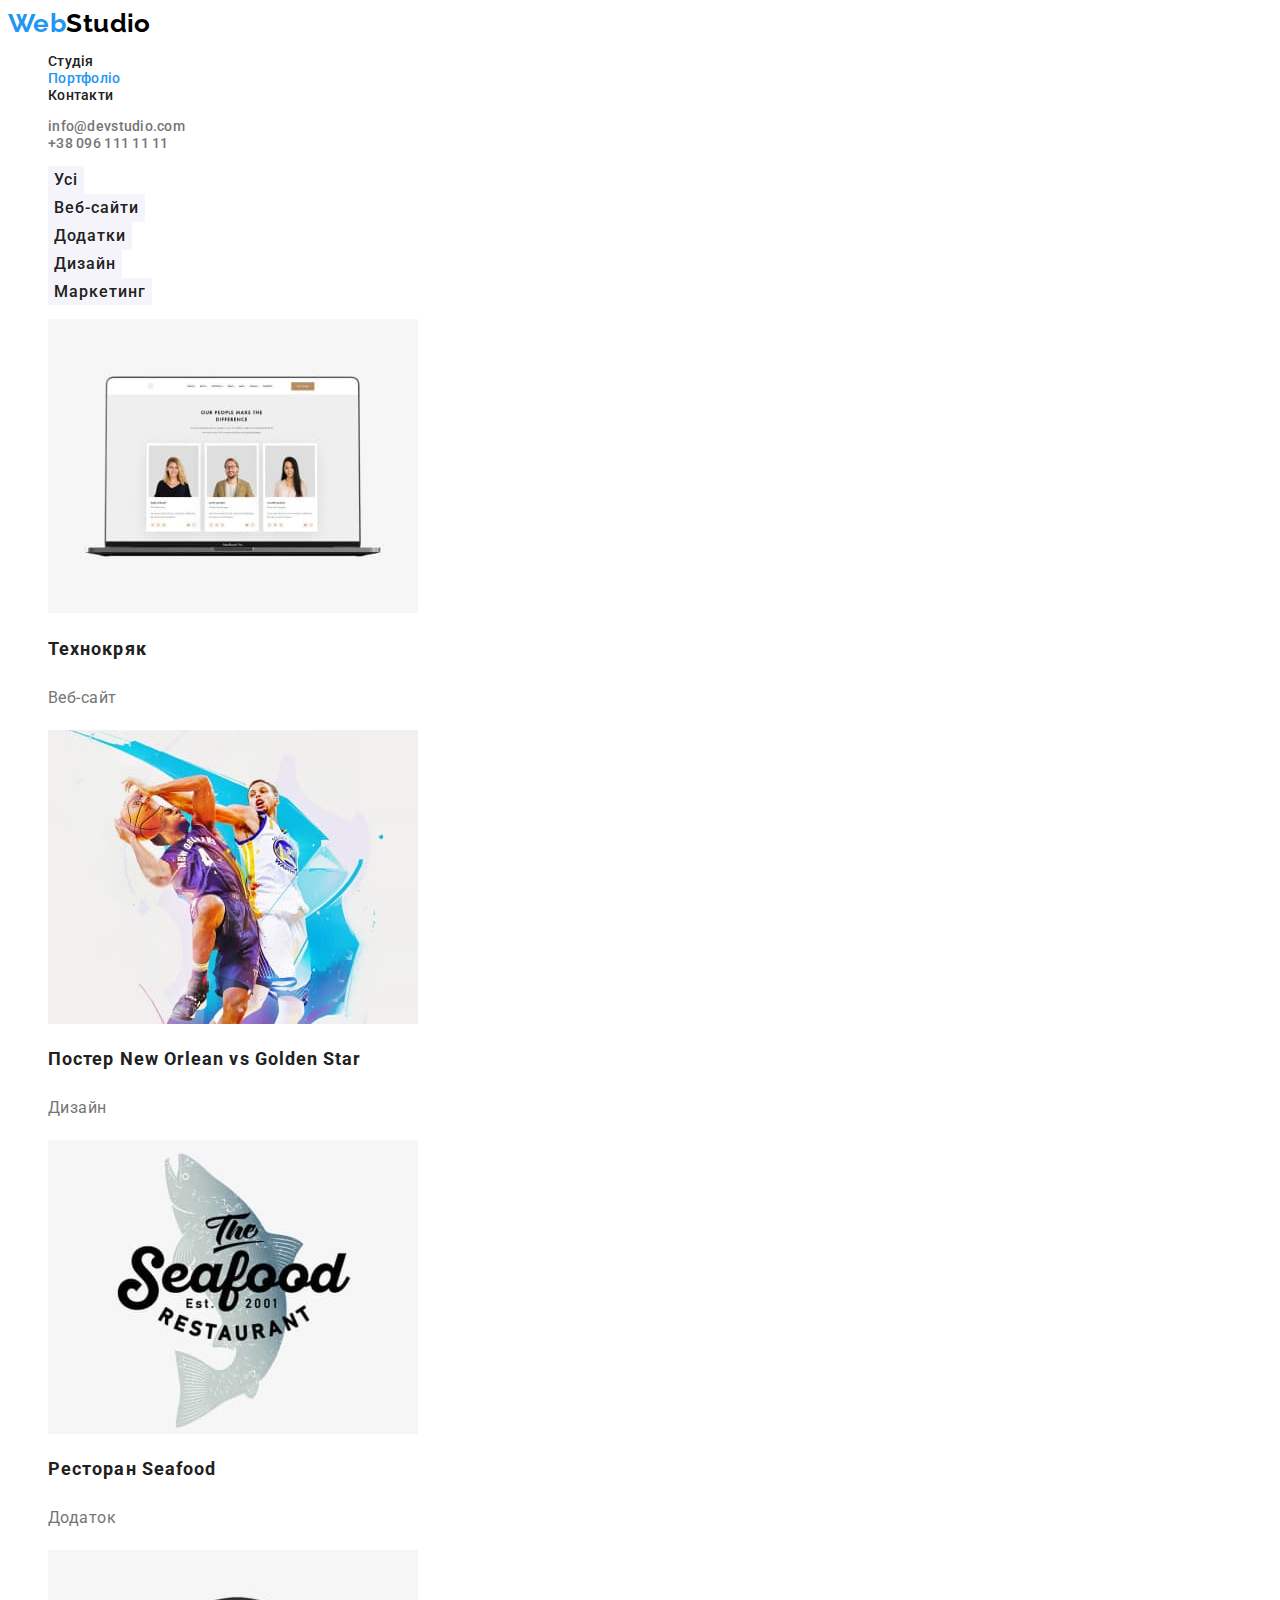
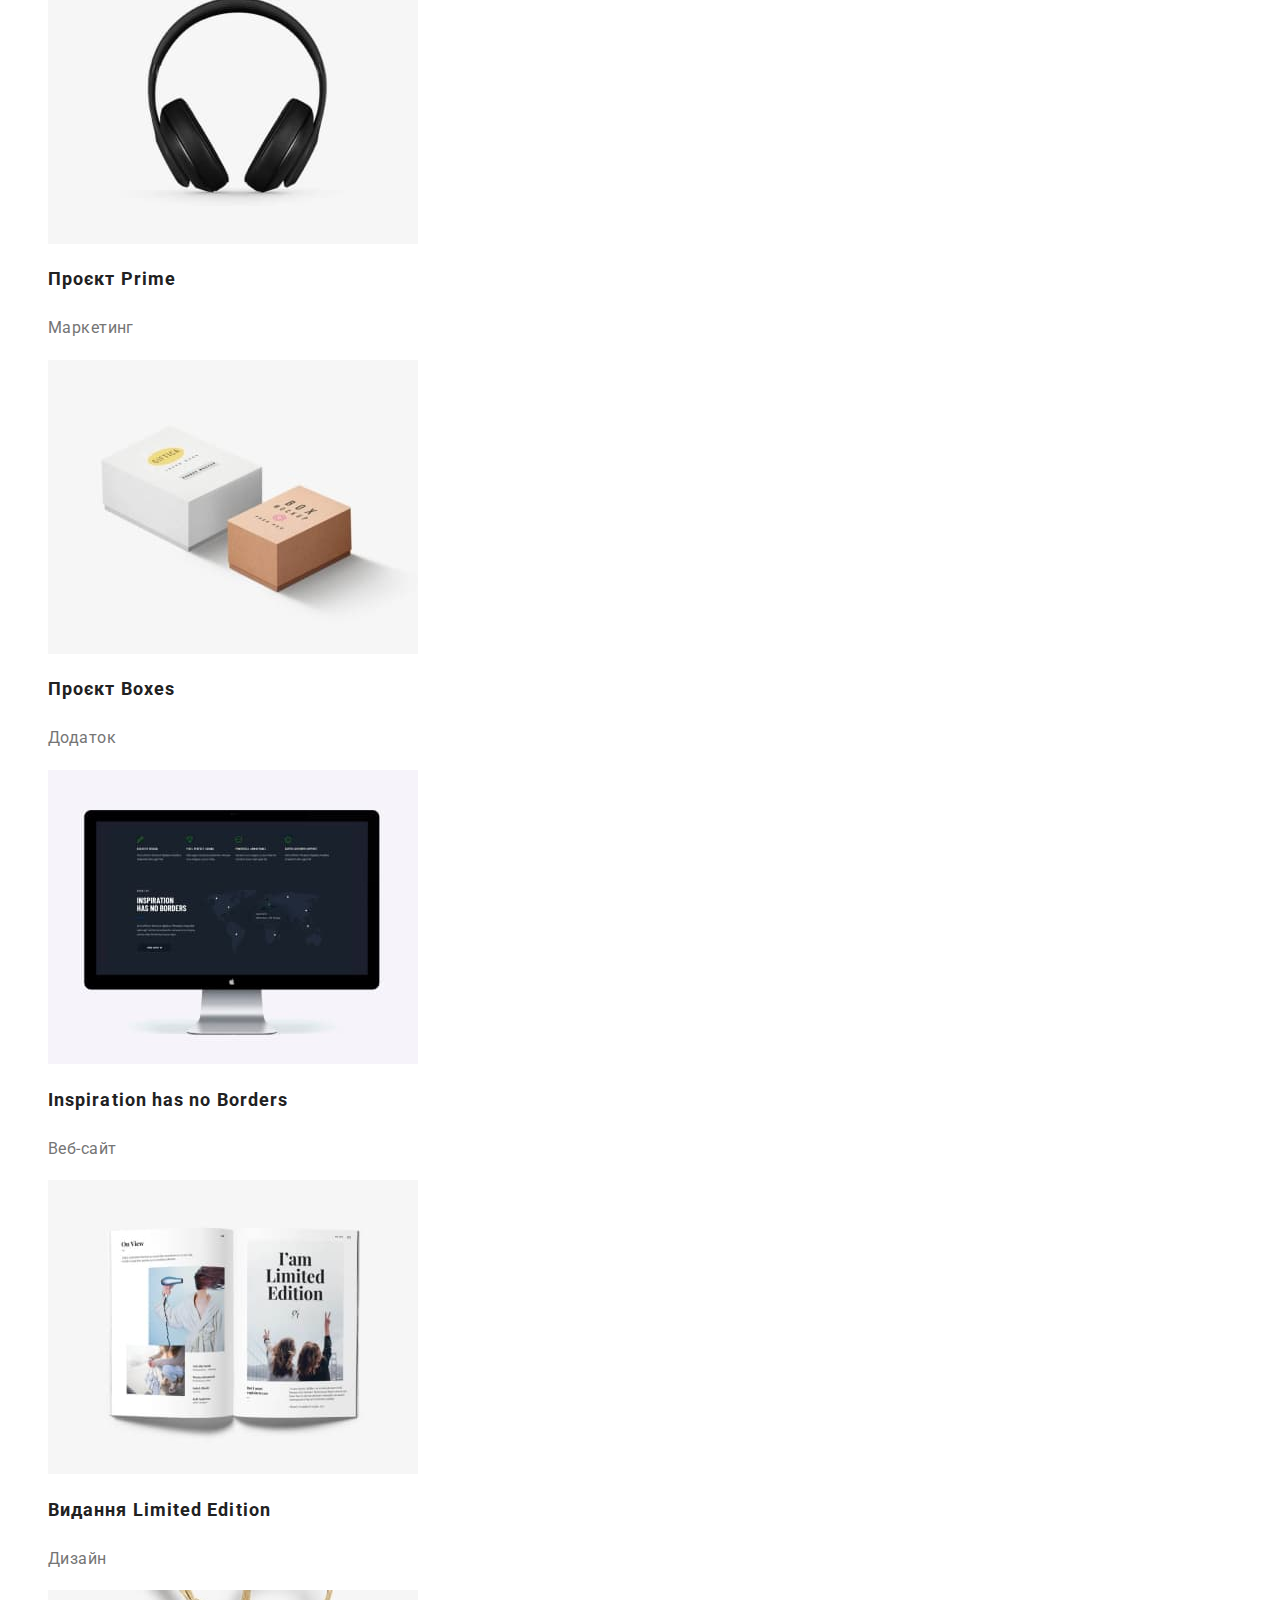
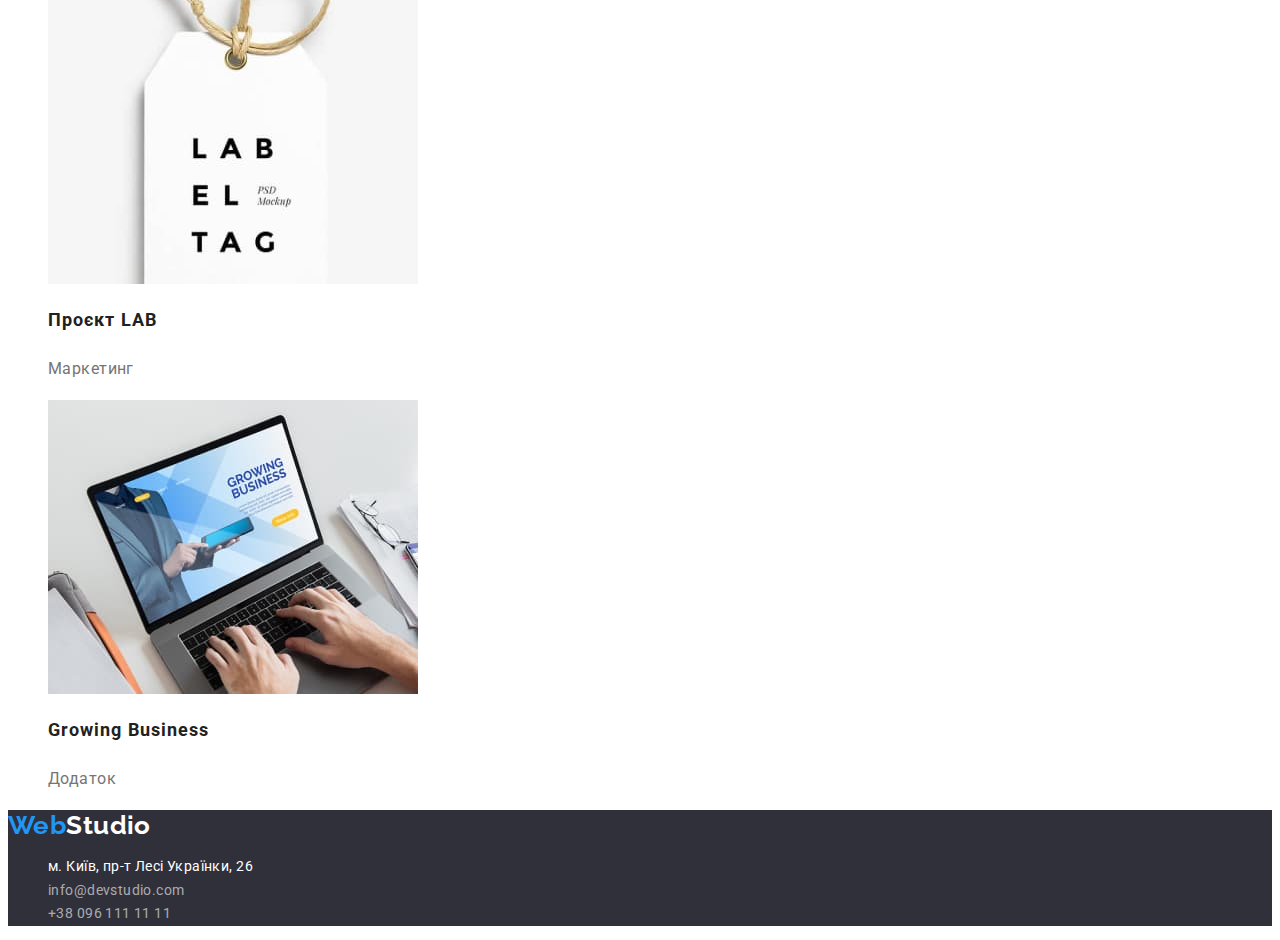
==== portfolio.html @ 0d80e692 "Initial commit" ====
<!DOCTYPE html>
<html lang="en">
  <head>
    <meta charset="UTF-8" />
    <meta http-equiv="X-UA-Compatible" content="IE=edge" />
    <meta name="viewport" content="width=device-width, initial-scale=1.0" />
    <title>Портфоліо</title>
    <link rel="preconnect" href="https://fonts.googleapis.com" />
    <link rel="preconnect" href="https://fonts.gstatic.com" crossorigin />
    <link
      href="https://fonts.googleapis.com/css2?family=Raleway:wght@700&family=Roboto:wght@400;500;700;900&display=swap"
      rel="stylesheet"
    />
    <link rel="stylesheet" href="./CSS/index.css" />
  </head>
  <body>
    <!--Шапка сайту-->
    <header>
      <nav>
        <a href="" lang="en" class="logo-header"
          ><span class="logo-color">Web</span>Studio</a
        >
        <ul class="site-nav list">
          <li><a href="./index.html" class="link">Студія</a></li>
          <li><a href="./portfolio.html" class="link current">Портфоліо</a></li>
          <li><a href="" class="link">Контакти</a></li>
        </ul>
      </nav>
      <ul class="contact-nav list">
        <li>
          <a class="link" href="mailto:info@devstudio.com"
            >info@devstudio.com</a
          >
        </li>
        <li><a href="tel:+3809611111111" class="link">+38 096 111 11 11</a></li>
      </ul>
    </header>
    <main>
      <section class="portfolio">
        <h1 hidden>Портфоліо</h1>
        <ul class="list buttons-menu">
          <li><button type="button" class="button">Усі</button></li>
          <li><button type="button" class="button">Веб-сайти</button></li>
          <li><button type="button" class="button">Додатки</button></li>
          <li><button type="button" class="button">Дизайн</button></li>
          <li><button type="button" class="button">Маркетинг</button></li>
        </ul>
        <ul class="list">
          <li>
            <a href="" class="link-portfolio"
              ><img
                src="./images/portfolio/1_web_site.jpg"
                alt="Веб-сайт Технокряк"
                width="370"
              />
              <h2 class="title">Технокряк</h2>
              <p class="text">Веб-сайт</p></a
            >
          </li>
          <li>
            <a href="" class="link-portfolio"
              ><img
                src="./images/portfolio/2_design.jpg"
                alt="Дизайн пстеру New Orlean vs Golden Star"
                width="370"
              />
              <h2 class="title">Постер New Orlean vs Golden Star</h2>
              <p class="text">Дизайн</p></a
            >
          </li>
          <li>
            <a href="" class="link-portfolio">
              <img
                src="./images/portfolio/3_app.jpg"
                alt="Додаток для Ресторан Seafood"
                width="370"
              />
              <h2 class="title">Ресторан Seafood</h2>
              <p class="text">Додаток</p></a
            >
          </li>
          <li>
            <a href="" class="link-portfolio"
              ><img
                src="./images/portfolio/4_marketing.jpg"
                alt="Маркетинг проєкту Prime"
                width="370"
              />
              <h2 class="title">Проєкт Prime</h2>
              <p class="text">Маркетинг</p></a
            >
          </li>
          <li>
            <a href="" class="link-portfolio">
              <img
                src="./images/portfolio/5_app.jpg"
                alt="Додаток для проєкту Boxes"
                width="370"
              />
              <h2 class="title">Проєкт Boxes</h2>
              <p class="text">Додаток</p></a
            >
          </li>
          <li>
            <a href="" class="link-portfolio">
              <img
                src="./images/portfolio/6_web_site.jpg"
                alt="Веб-сайт Inspiration has no Borders"
                width="370"
              />
              <h2 class="title">Inspiration has no Borders</h2>
              <p class="text">Веб-сайт</p></a
            >
          </li>
          <li>
            <a href="" class="link-portfolio">
              <img
                src="./images/portfolio/7_design.jpg"
                alt="Дизайн видання Limited Edition"
                width="370"
              />
              <h2 class="title">Видання Limited Edition</h2>
              <p class="text">Дизайн</p></a
            >
          </li>
          <li>
            <a href="" class="link-portfolio"
              ><img
                src="./images/portfolio/8_marketing.jpg"
                alt="Маркетинг проєкту LAB"
                width="370"
              />
              <h2 class="title">Проєкт LAB</h2>
              <p class="text">Маркетинг</p></a
            >
          </li>
          <li>
            <a href="" class="link-portfolio"
              ><img
                src="./images/portfolio/9_app.jpg"
                alt="Додаток Growing Business"
                width="370"
              />
              <h2 class="title">Growing Business</h2>
              <p class="text">Додаток</p></a
            >
          </li>
        </ul>
      </section>
    </main>
    <!--Подвал сайту-->
    <footer class="footer">
      <a href="" lang="en" class="logo-footer">
        <span class="logo-color">Web</span>Studio</a
      >
      <address>
        <ul class="list">
          <li>
            <a
              href="https://goo.gl/maps/dEdwiiQ2Z6k7qwLy8"
              target="_blank"
              rel="noopener noreferrer"
              class="address"
              >м. Київ, пр-т Лесі Українки, 26</a
            >
          </li>
          <li>
            <a href="mailto:info@devstudio.com" class="list-contact"
              >info@devstudio.com</a
            >
          </li>
          <li>
            <a href="tel:+3809611111111" class="list-contact"
              >+38 096 111 11 11</a
            >
          </li>
        </ul>
      </address>
    </footer>
  </body>
</html>
---- CSS/index.css ----
/* +цвет текста при наведении и части лого #2196F3; */
/* +цвет текста заголовков #212121; */
/* цвет текста героя и части лого в футере #FFFFFF; */
/* +цвет  основного текста #757575; */
/* цвет лого Studio в хедере #000000;*/
/* цвет текста телефона и мыла в футере rgba(255, 255, 255, 0.6); */
/* +хедер и двух секций background: #FFFFFF; */
/* наша команда секция  background: #F5F4FA;*/
/* +секция герой и футер background: #2F303A; */
/* кнопки background #F5F4FA; */
/*телефон и адрес в футере rgba(255, 255, 255, 0.6); */
:root {
  --primary-text-color: #757575;
  --title-text-color: #212121;
  --accent-color: #2196f3;
  --color-white-text-bg: #ffffff;
  --color-bg: #2f303a;
  --color-button-bg: #f5f4fa;
  --color-text-contacts-footer: rgba(255, 255, 255, 0.6);
  --color-text-logo: #000000;
}
body {
  color: var(--primary-text-color);
  background-color: var(--color-white-text-bg);
  font-family: "Roboto", sans-serif;
  font-size: 14px;
  letter-spacing: 0.03em;
}

.list {
  list-style: none;
}

/* Шапка сайту */

.logo-header {
  color: var(--color-text-logo);
  font-family: "Raleway", sans-serif;
  font-weight: 700;
  font-size: 26px;
  line-height: 1.2;
  text-decoration: none;
}

.logo-color {
  color: var(--accent-color);
}

.site-nav .link {
  color: var(--title-text-color);
  text-decoration: none;
  font-weight: 500;
  line-height: 1.14;
  letter-spacing: 0.02em;
}

.site-nav .link:hover,
.site-nav .link:focus,
.contact-nav .link:hover,
.contact-nav .link:focus {
  color: var(--accent-color);
}

.site-nav .link.current {
  color: var(--accent-color);
}

.contact-nav .link {
  color: var(--primary-text-color);
  text-decoration: none;
  font-weight: 500;
  line-height: 1.14;
  letter-spacing: 0.02em;
}

/* Герой */
.hero-title {
  color: var(--color-white-text-bg);
  background-color: var(--color-bg);
  font-weight: 900;
  font-size: 44px;
  line-height: 1.36;
  text-align: center;
  letter-spacing: 0.06em;
  text-transform: uppercase;
}
.button {
  color: var(--color-white-text-bg);
  background-color: var(--accent-color);
  font-weight: 700;
  font-size: 16px;
  line-height: 1.88;
  display: flex;
  align-items: center;
  text-align: center;
  letter-spacing: 0.06em;
  border: none;
  font-family: inherit;
  cursor: pointer;
}

/* Загальне для секцій */

.section-title {
  color: var(--title-text-color);
  font-weight: 700;
  font-size: 36px;
  line-height: 1.17;
  text-align: center;
}

/* Переваги */
.advantage .title {
  color: var(--title-text-color);

  font-weight: 700;
  font-size: 14px;
  line-height: 1.14;
  text-transform: uppercase;
}
.advantage .text {
  line-height: 1.71;
}

/* Наша команда */
.team .title {
  color: var(--title-text-color);
  font-weight: 500;
  font-size: 16px;
  line-height: 1.19;
  text-align: center;
}
.team .text {
  font-size: 16px;
  line-height: 1.19;
  text-align: center;
}

/* Меін сторінки Портфоліо */
.buttons-menu .button {
  color: var(--title-text-color);
  background-color: var(--color-button-bg);
  font-weight: 500;
  font-size: 16px;
  line-height: 1.62;
  text-align: center;
  border: none;
  font-family: inherit;
  cursor: pointer;
}

.buttons-menu .button:hover,
.buttons-menu .button:focus {
  color: var(--color-white-text-bg);
  background-color: var(--accent-color);
}
.portfolio .link-portfolio {
  text-decoration: none;
}
.portfolio .title {
  color: var(--title-text-color);
  font-weight: 700;
  font-size: 18px;
  line-height: 2;
  letter-spacing: 0.06em;
}
.portfolio .text {
  color: var(--primary-text-color);
  font-size: 16px;
  line-height: 1.88;
}

/* Футер   */

.footer {
  background-color: var(--color-bg);
}

.logo-footer {
  color: var(--color-white-text-bg);
  font-family: "Raleway", sans-serif;
  font-weight: 700;
  font-size: 26px;
  line-height: 1.19;
  text-decoration: none;
}
.list .address:hover,
.list .address:focus,
.list-contact:hover,
.list-contact:focus {
  color: var(--accent-color);
}

.list .address {
  color: var(--color-white-text-bg);
  font-style: normal;
  font-weight: 400;
  line-height: 1.71;
  text-decoration: none;
}
.list-contact {
  color: var(--color-text-contacts-footer);
  font-style: normal;
  font-weight: 400;
  line-height: 1.71;
  text-decoration: none;
}
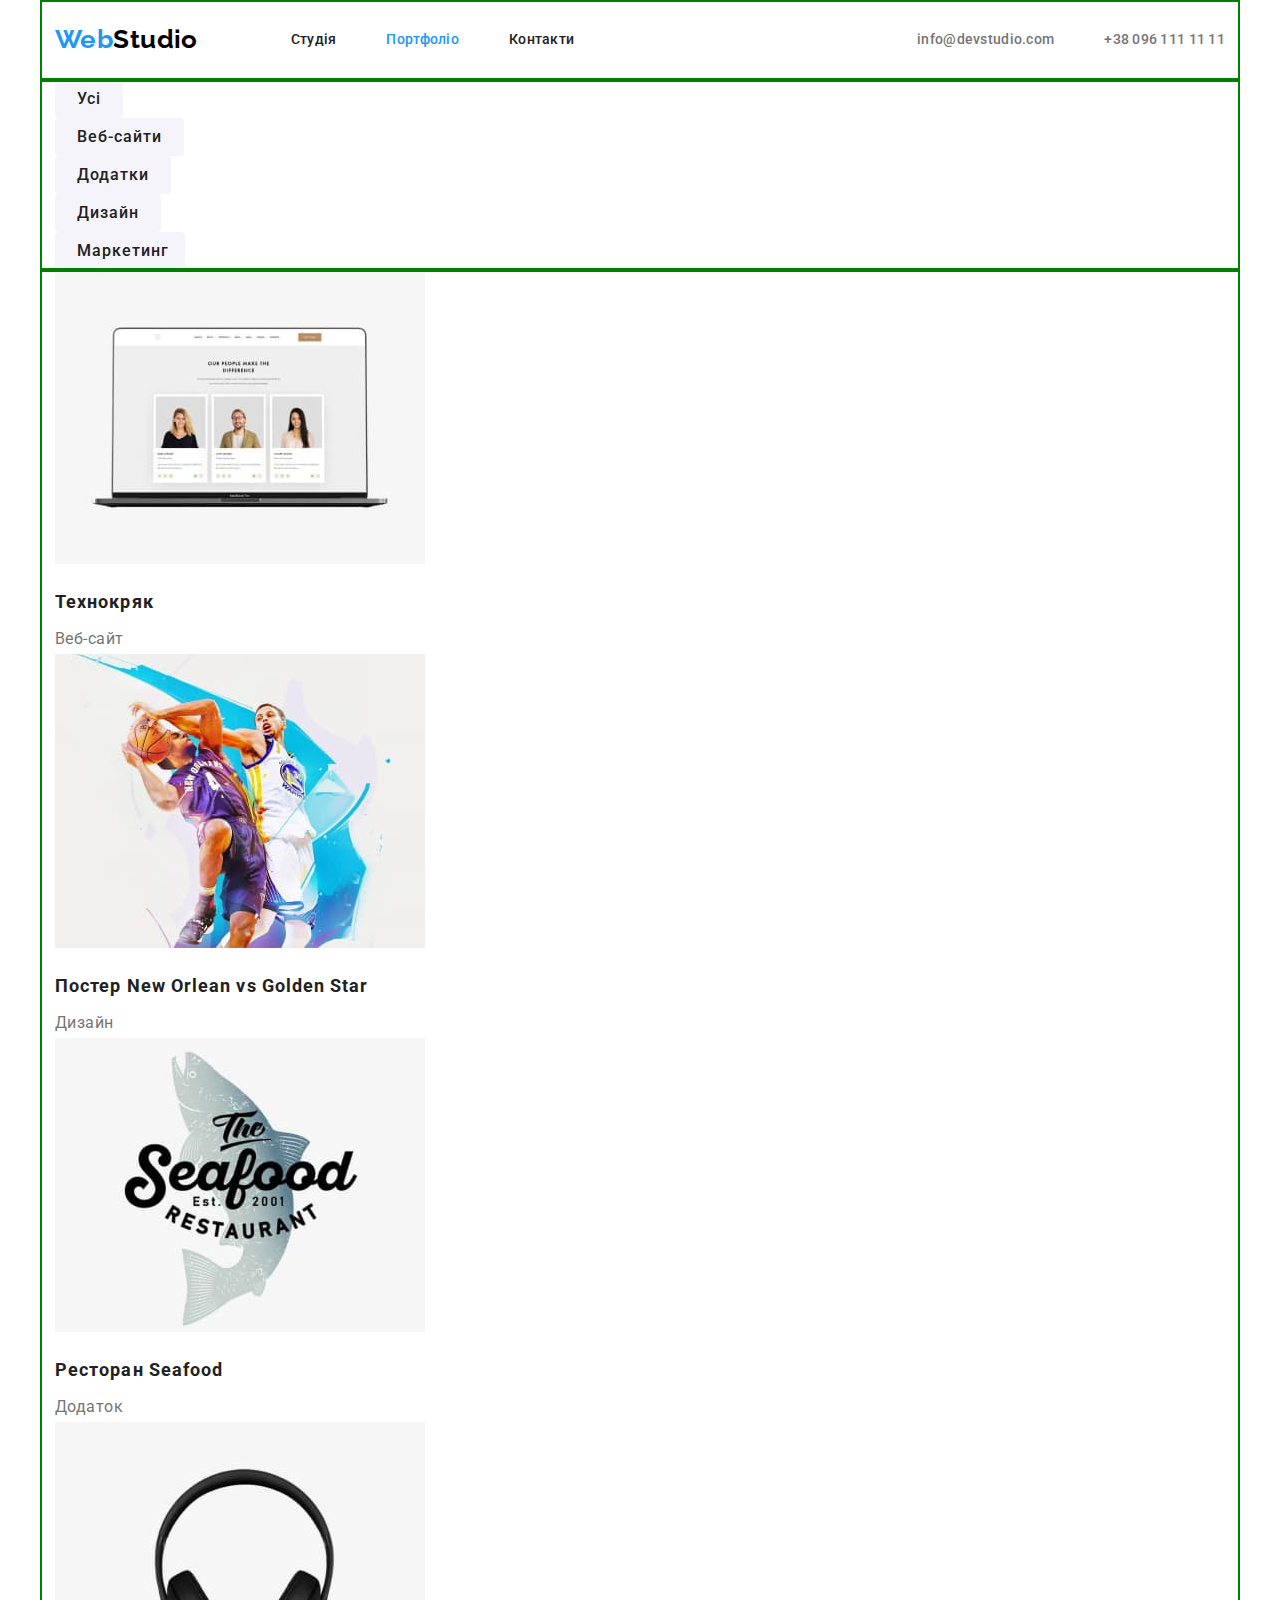
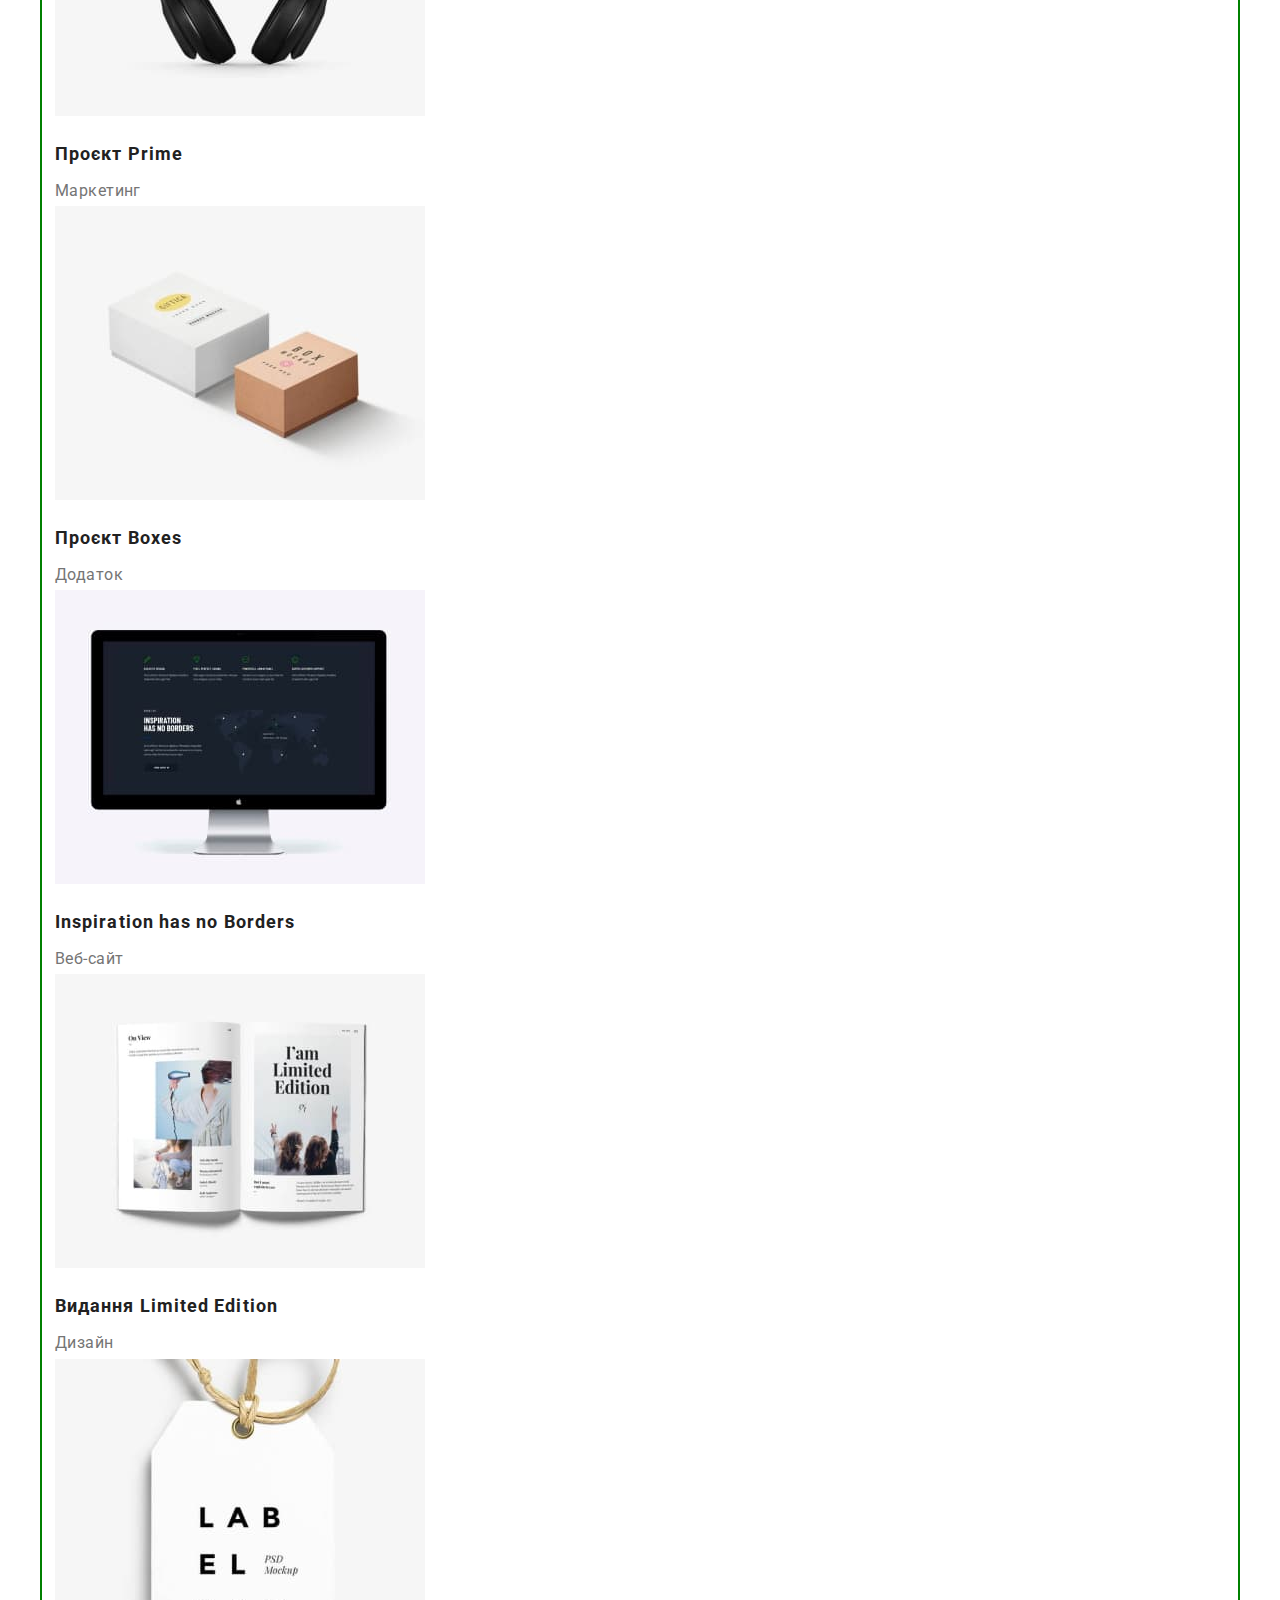
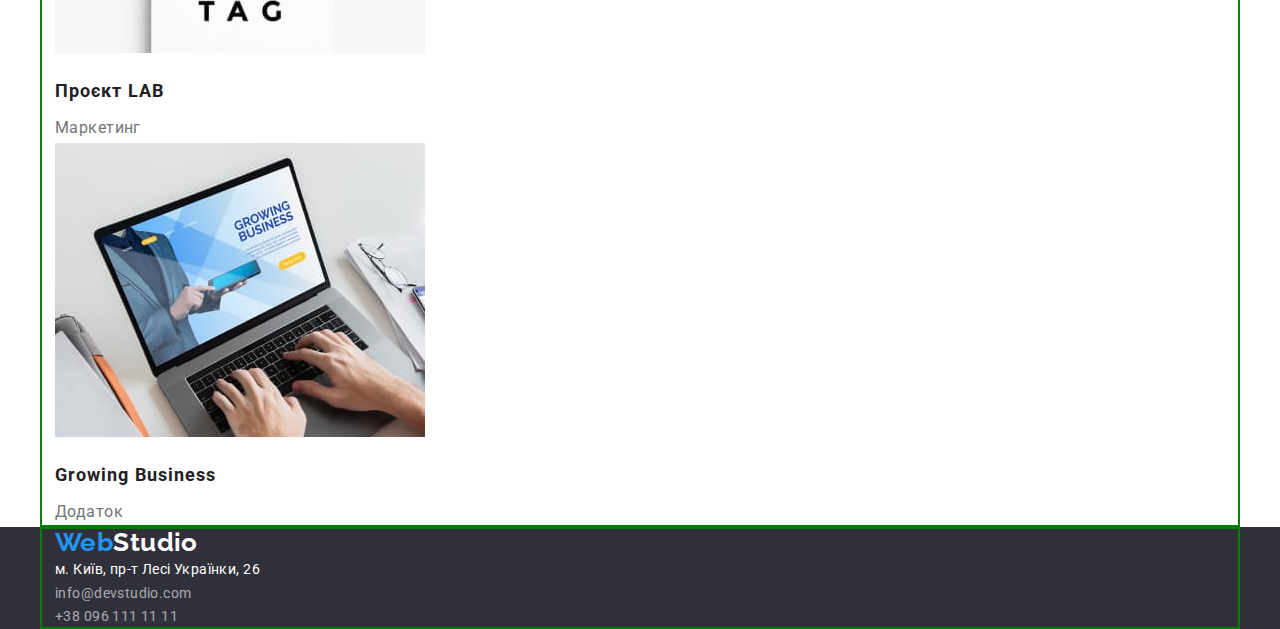
==== commit 96d15d26: "Добавляет блочную модель" ====
--- a/portfolio.html
+++ b/portfolio.html
@@ -4,178 +4,193 @@
     <meta charset="UTF-8" />
     <meta http-equiv="X-UA-Compatible" content="IE=edge" />
     <meta name="viewport" content="width=device-width, initial-scale=1.0" />
-    <title>Портфоліо</title>
-    <link rel="preconnect" href="https://fonts.googleapis.com" />
+    <title>WebStudio</title>
     <link rel="preconnect" href="https://fonts.gstatic.com" crossorigin />
     <link
       href="https://fonts.googleapis.com/css2?family=Raleway:wght@700&family=Roboto:wght@400;500;700;900&display=swap"
       rel="stylesheet"
+    />
+    <link
+      rel="stylesheet"
+      href="https://cdnjs.cloudflare.com/ajax/libs/modern-normalize/1.0.0/modern-normalize.min.css"
     />
     <link rel="stylesheet" href="./CSS/index.css" />
   </head>
   <body>
     <!--Шапка сайту-->
     <header>
-      <nav>
+      <div class="container main-nav">
         <a href="" lang="en" class="logo-header"
           ><span class="logo-color">Web</span>Studio</a
         >
-        <ul class="site-nav list">
-          <li><a href="./index.html" class="link">Студія</a></li>
-          <li><a href="./portfolio.html" class="link current">Портфоліо</a></li>
-          <li><a href="" class="link">Контакти</a></li>
+        <nav>
+          <ul class="site-nav list">
+            <li class="item"><a href="./index.html" class="link">Студія</a></li>
+            <li class="item">
+              <a href="./portfolio.html" class="link current">Портфоліо</a>
+            </li>
+            <li class="item"><a href="" class="link">Контакти</a></li>
+          </ul>
+        </nav>
+        <ul class="contact-nav list">
+          <li class="item">
+            <a class="link" href="mailto:info@devstudio.com"
+              >info@devstudio.com</a
+            >
+          </li>
+          <li class="item">
+            <a href="tel:+3809611111111" class="link">+38 096 111 11 11</a>
+          </li>
         </ul>
-      </nav>
-      <ul class="contact-nav list">
-        <li>
-          <a class="link" href="mailto:info@devstudio.com"
-            >info@devstudio.com</a
-          >
-        </li>
-        <li><a href="tel:+3809611111111" class="link">+38 096 111 11 11</a></li>
-      </ul>
+      </div>
     </header>
     <main>
       <section class="portfolio">
-        <h1 hidden>Портфоліо</h1>
-        <ul class="list buttons-menu">
-          <li><button type="button" class="button">Усі</button></li>
-          <li><button type="button" class="button">Веб-сайти</button></li>
-          <li><button type="button" class="button">Додатки</button></li>
-          <li><button type="button" class="button">Дизайн</button></li>
-          <li><button type="button" class="button">Маркетинг</button></li>
-        </ul>
-        <ul class="list">
-          <li>
-            <a href="" class="link-portfolio"
-              ><img
-                src="./images/portfolio/1_web_site.jpg"
-                alt="Веб-сайт Технокряк"
-                width="370"
-              />
-              <h2 class="title">Технокряк</h2>
-              <p class="text">Веб-сайт</p></a
-            >
-          </li>
-          <li>
-            <a href="" class="link-portfolio"
-              ><img
-                src="./images/portfolio/2_design.jpg"
-                alt="Дизайн пстеру New Orlean vs Golden Star"
-                width="370"
-              />
-              <h2 class="title">Постер New Orlean vs Golden Star</h2>
-              <p class="text">Дизайн</p></a
-            >
-          </li>
-          <li>
-            <a href="" class="link-portfolio">
-              <img
-                src="./images/portfolio/3_app.jpg"
-                alt="Додаток для Ресторан Seafood"
-                width="370"
-              />
-              <h2 class="title">Ресторан Seafood</h2>
-              <p class="text">Додаток</p></a
-            >
-          </li>
-          <li>
-            <a href="" class="link-portfolio"
-              ><img
-                src="./images/portfolio/4_marketing.jpg"
-                alt="Маркетинг проєкту Prime"
-                width="370"
-              />
-              <h2 class="title">Проєкт Prime</h2>
-              <p class="text">Маркетинг</p></a
-            >
-          </li>
-          <li>
-            <a href="" class="link-portfolio">
-              <img
-                src="./images/portfolio/5_app.jpg"
-                alt="Додаток для проєкту Boxes"
-                width="370"
-              />
-              <h2 class="title">Проєкт Boxes</h2>
-              <p class="text">Додаток</p></a
-            >
-          </li>
-          <li>
-            <a href="" class="link-portfolio">
-              <img
-                src="./images/portfolio/6_web_site.jpg"
-                alt="Веб-сайт Inspiration has no Borders"
-                width="370"
-              />
-              <h2 class="title">Inspiration has no Borders</h2>
-              <p class="text">Веб-сайт</p></a
-            >
-          </li>
-          <li>
-            <a href="" class="link-portfolio">
-              <img
-                src="./images/portfolio/7_design.jpg"
-                alt="Дизайн видання Limited Edition"
-                width="370"
-              />
-              <h2 class="title">Видання Limited Edition</h2>
-              <p class="text">Дизайн</p></a
-            >
-          </li>
-          <li>
-            <a href="" class="link-portfolio"
-              ><img
-                src="./images/portfolio/8_marketing.jpg"
-                alt="Маркетинг проєкту LAB"
-                width="370"
-              />
-              <h2 class="title">Проєкт LAB</h2>
-              <p class="text">Маркетинг</p></a
-            >
-          </li>
-          <li>
-            <a href="" class="link-portfolio"
-              ><img
-                src="./images/portfolio/9_app.jpg"
-                alt="Додаток Growing Business"
-                width="370"
-              />
-              <h2 class="title">Growing Business</h2>
-              <p class="text">Додаток</p></a
-            >
-          </li>
-        </ul>
+        <div class="container">
+          <h1 class="visually-hidden">Портфоліо</h1>
+          <ul class="list buttons-menu">
+            <li><button type="button" class="button">Усі</button></li>
+            <li><button type="button" class="button">Веб-сайти</button></li>
+            <li><button type="button" class="button">Додатки</button></li>
+            <li><button type="button" class="button">Дизайн</button></li>
+            <li><button type="button" class="button">Маркетинг</button></li>
+          </ul>
+        </div>
+        <div class="container">
+          <ul class="list">
+            <li>
+              <a href="" class="link-portfolio"
+                ><img
+                  src="./images/portfolio/1_web_site.jpg"
+                  alt="Веб-сайт Технокряк"
+                  width="370"
+                />
+                <h2 class="title">Технокряк</h2>
+                <p class="text">Веб-сайт</p></a
+              >
+            </li>
+            <li>
+              <a href="" class="link-portfolio"
+                ><img
+                  src="./images/portfolio/2_design.jpg"
+                  alt="Дизайн пстеру New Orlean vs Golden Star"
+                  width="370"
+                />
+                <h2 class="title">Постер New Orlean vs Golden Star</h2>
+                <p class="text">Дизайн</p></a
+              >
+            </li>
+            <li>
+              <a href="" class="link-portfolio">
+                <img
+                  src="./images/portfolio/3_app.jpg"
+                  alt="Додаток для Ресторан Seafood"
+                  width="370"
+                />
+                <h2 class="title">Ресторан Seafood</h2>
+                <p class="text">Додаток</p></a
+              >
+            </li>
+            <li>
+              <a href="" class="link-portfolio"
+                ><img
+                  src="./images/portfolio/4_marketing.jpg"
+                  alt="Маркетинг проєкту Prime"
+                  width="370"
+                />
+                <h2 class="title">Проєкт Prime</h2>
+                <p class="text">Маркетинг</p></a
+              >
+            </li>
+            <li>
+              <a href="" class="link-portfolio">
+                <img
+                  src="./images/portfolio/5_app.jpg"
+                  alt="Додаток для проєкту Boxes"
+                  width="370"
+                />
+                <h2 class="title">Проєкт Boxes</h2>
+                <p class="text">Додаток</p></a
+              >
+            </li>
+            <li>
+              <a href="" class="link-portfolio">
+                <img
+                  src="./images/portfolio/6_web_site.jpg"
+                  alt="Веб-сайт Inspiration has no Borders"
+                  width="370"
+                />
+                <h2 class="title">Inspiration has no Borders</h2>
+                <p class="text">Веб-сайт</p></a
+              >
+            </li>
+            <li>
+              <a href="" class="link-portfolio">
+                <img
+                  src="./images/portfolio/7_design.jpg"
+                  alt="Дизайн видання Limited Edition"
+                  width="370"
+                />
+                <h2 class="title">Видання Limited Edition</h2>
+                <p class="text">Дизайн</p></a
+              >
+            </li>
+            <li>
+              <a href="" class="link-portfolio"
+                ><img
+                  src="./images/portfolio/8_marketing.jpg"
+                  alt="Маркетинг проєкту LAB"
+                  width="370"
+                />
+                <h2 class="title">Проєкт LAB</h2>
+                <p class="text">Маркетинг</p></a
+              >
+            </li>
+            <li>
+              <a href="" class="link-portfolio"
+                ><img
+                  src="./images/portfolio/9_app.jpg"
+                  alt="Додаток Growing Business"
+                  width="370"
+                />
+                <h2 class="title">Growing Business</h2>
+                <p class="text">Додаток</p></a
+              >
+            </li>
+          </ul>
+        </div>
       </section>
     </main>
     <!--Подвал сайту-->
     <footer class="footer">
-      <a href="" lang="en" class="logo-footer">
-        <span class="logo-color">Web</span>Studio</a
-      >
-      <address>
-        <ul class="list">
-          <li>
-            <a
-              href="https://goo.gl/maps/dEdwiiQ2Z6k7qwLy8"
-              target="_blank"
-              rel="noopener noreferrer"
-              class="address"
-              >м. Київ, пр-т Лесі Українки, 26</a
-            >
-          </li>
-          <li>
-            <a href="mailto:info@devstudio.com" class="list-contact"
-              >info@devstudio.com</a
-            >
-          </li>
-          <li>
-            <a href="tel:+3809611111111" class="list-contact"
-              >+38 096 111 11 11</a
-            >
-          </li>
-        </ul>
-      </address>
+      <div class="container">
+        <a href="" lang="en" class="logo-footer">
+          <span class="logo-color">Web</span>Studio</a
+        >
+        <address>
+          <ul class="list">
+            <li>
+              <a
+                href="https://goo.gl/maps/dEdwiiQ2Z6k7qwLy8"
+                target="_blank"
+                rel="noopener noreferrer"
+                class="address"
+                >м. Київ, пр-т Лесі Українки, 26</a
+              >
+            </li>
+            <li>
+              <a href="mailto:info@devstudio.com" class="list-contact"
+                >info@devstudio.com</a
+              >
+            </li>
+            <li>
+              <a href="tel:+3809611111111" class="list-contact"
+                >+38 096 111 11 11</a
+              >
+            </li>
+          </ul>
+        </address>
+      </div>
     </footer>
   </body>
 </html>
--- a/CSS/index.css
+++ b/CSS/index.css
@@ -26,14 +26,44 @@
   font-size: 14px;
   letter-spacing: 0.03em;
 }
+/* Обнулення дефолтных значень */
+h1, h2, h3, h4, h5, h6, p {
+  margin: 0;
+}
+
+img {
+  display: block;
+}
 
 .list {
   list-style: none;
-}
-
+  margin: 0;
+  padding: 0;
+}
+/* Контейнер для сторінки */
+.container {
+ 
+  width: 1200px;
+  padding-left: 15px;
+  padding-right: 15px;
+  margin-left: auto;
+  margin-right: auto;
+  outline: 2px solid green;
+  outline-offset: -2px;
+}
 /* Шапка сайту */
+.page-header {
+  background-color: var(--color-white-text-bg);
+}
+
+.main-nav {
+  display: flex;
+  align-items: center;
+}
 
 .logo-header {
+  margin-right: 93px;
+
   color: var(--color-text-logo);
   font-family: "Raleway", sans-serif;
   font-weight: 700;
@@ -46,7 +76,19 @@
   color: var(--accent-color);
 }
 
+.site-nav {
+  display:flex;
+}
+
+.site-nav .item:not(:last-child) {
+  margin-right: 50px;
+}
+
 .site-nav .link {
+  display: block;
+  padding-top: 32px;
+  padding-bottom: 32px;
+
   color: var(--title-text-color);
   text-decoration: none;
   font-weight: 500;
@@ -65,7 +107,19 @@
   color: var(--accent-color);
 }
 
+.contact-nav {
+  display: flex;
+  margin-left: auto;
+}
+
+.contact-nav .item:not(:last-child) {
+  margin-right: 50px;
+}
 .contact-nav .link {
+  display: block;
+  padding-top: 32px;
+  padding-bottom: 32px;
+
   color: var(--primary-text-color);
   text-decoration: none;
   font-weight: 500;
@@ -74,25 +128,34 @@
 }
 
 /* Герой */
+.hero {
+  background-color: var(--color-bg);
+    text-align: center;
+}
+
 .hero-title {
-  color: var(--color-white-text-bg);
-  background-color: var(--color-bg);
+  width: 696px;
+  margin-left: auto;
+  margin-right: auto;
+  margin-bottom: 30px;
+
+  color: var(--color-white-text-bg);
   font-weight: 900;
   font-size: 44px;
   line-height: 1.36;
-  text-align: center;
   letter-spacing: 0.06em;
   text-transform: uppercase;
 }
 .button {
+  border-radius: 4px;
+  padding: 10px 32px;
+  min-width: 216px;
   color: var(--color-white-text-bg);
   background-color: var(--accent-color);
   font-weight: 700;
   font-size: 16px;
   line-height: 1.88;
-  display: flex;
   align-items: center;
-  text-align: center;
   letter-spacing: 0.06em;
   border: none;
   font-family: inherit;
@@ -107,10 +170,15 @@
   font-size: 36px;
   line-height: 1.17;
   text-align: center;
+  padding: 50px;
+
 }
 
 /* Переваги */
 .advantage .title {
+  margin-bottom: 10px;
+  width: 270px;
+  
   color: var(--title-text-color);
 
   font-weight: 700;
@@ -120,8 +188,22 @@
 }
 .advantage .text {
   line-height: 1.71;
-}
-
+  width: 270px;
+}
+
+.visually-hidden {
+  position: absolute;
+  width: 1px;
+  height: 1px;
+  margin: -1px;
+  border: 0;
+  padding: 0;
+
+  white-space: nowrap;
+  clip-path: inset(100%);
+  clip: rect(0 0 0 0);
+  overflow: hidden;
+}
 /* Наша команда */
 .team .title {
   color: var(--title-text-color);
@@ -135,15 +217,27 @@
   line-height: 1.19;
   text-align: center;
 }
+.team-page {
+  background-color: var(--color-button-bg);
+  margin-top: 94px;
+  padding-top: 94px;
+  padding-bottom: 94px;
+ 
+
+}
 
 /* Меін сторінки Портфоліо */
 .buttons-menu .button {
+  max-width: 130px;
+  min-width: 0;
+  border-radius: 4px;
+  min-height: 38px;
+  padding: 6px 22px;
   color: var(--title-text-color);
   background-color: var(--color-button-bg);
   font-weight: 500;
   font-size: 16px;
   line-height: 1.62;
-  text-align: center;
   border: none;
   font-family: inherit;
   cursor: pointer;
@@ -158,6 +252,8 @@
   text-decoration: none;
 }
 .portfolio .title {
+  margin-top: 20px;
+  margin-bottom: 4px;
   color: var(--title-text-color);
   font-weight: 700;
   font-size: 18px;
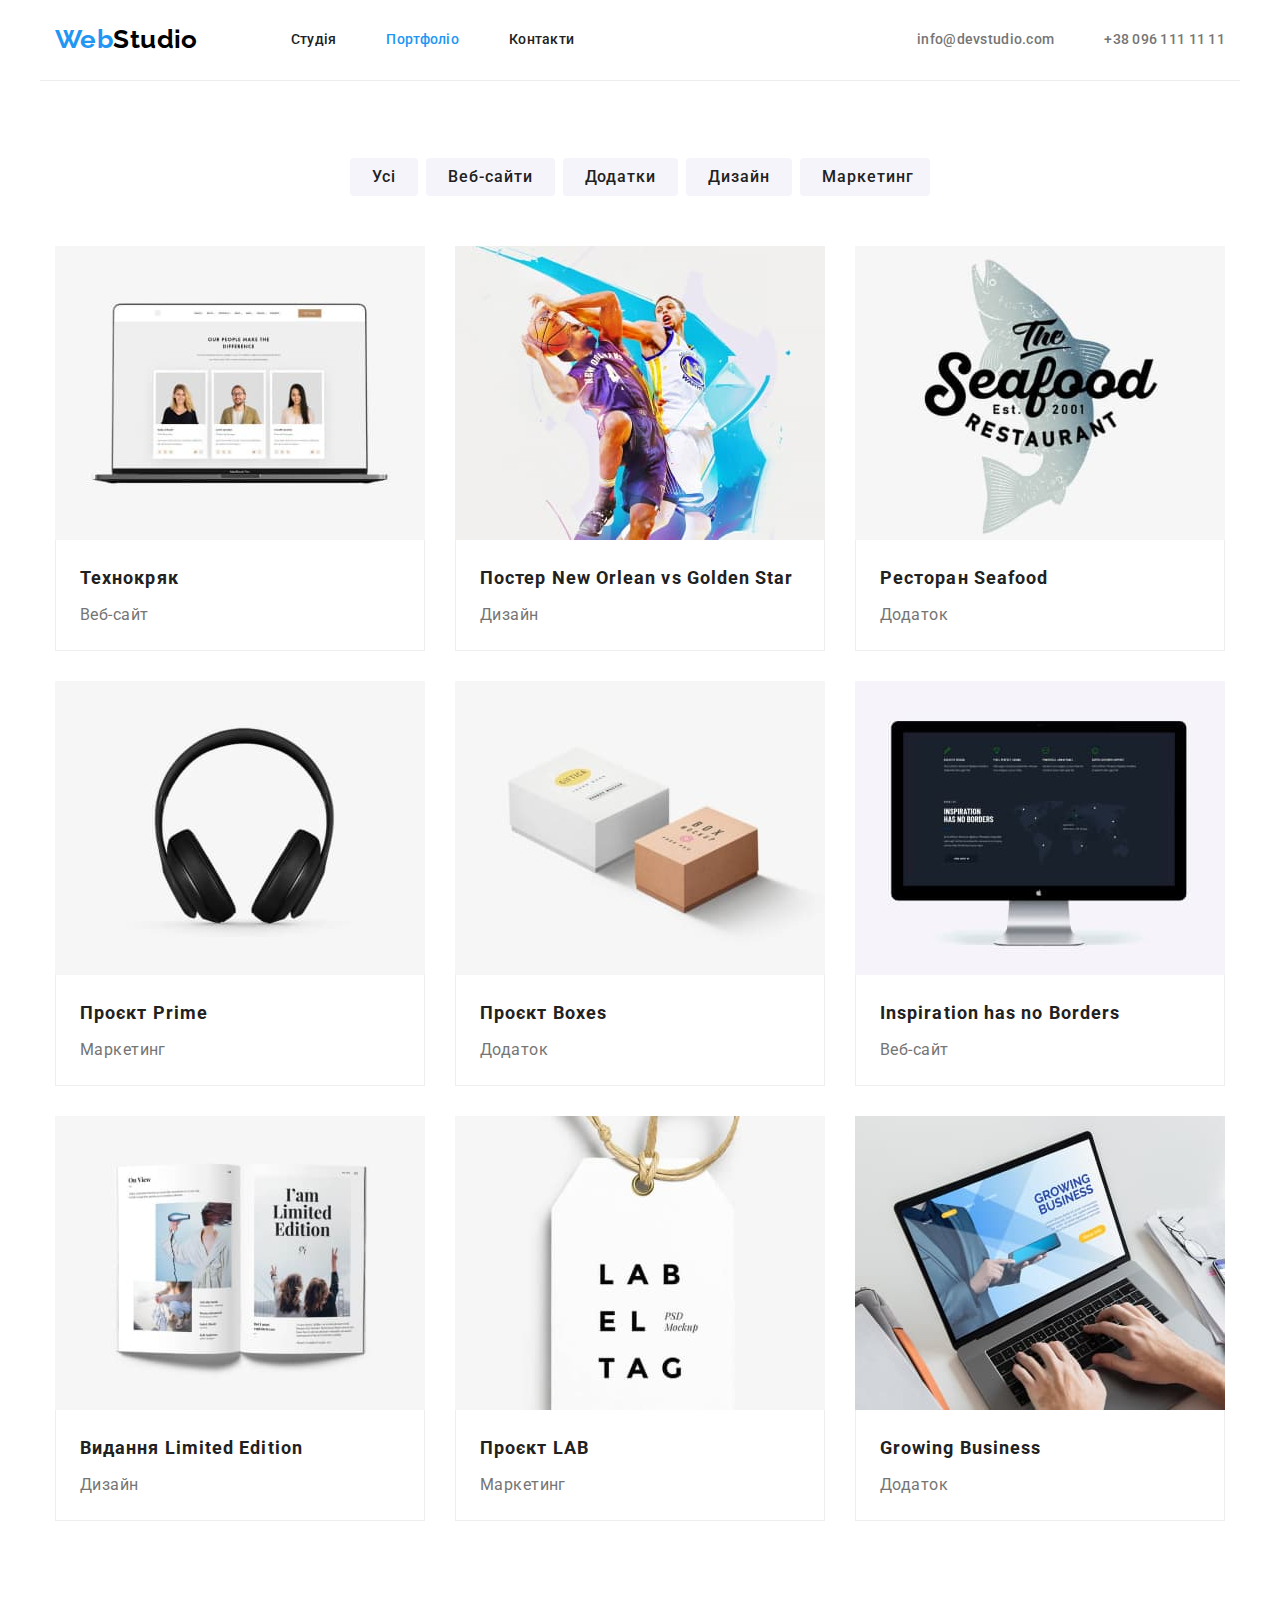
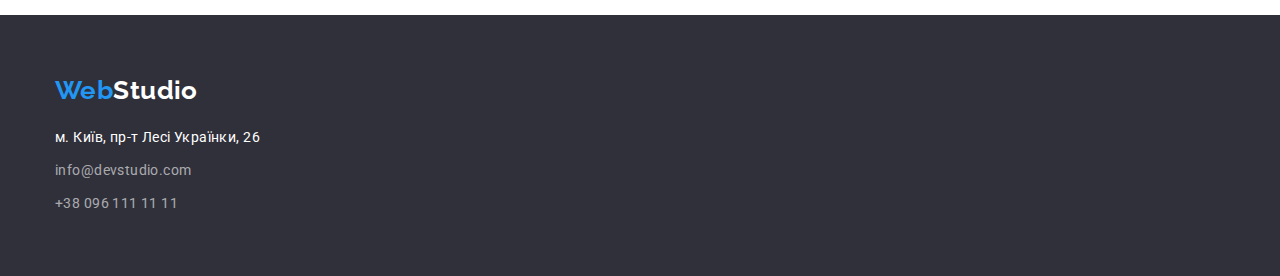
==== commit 9ccc5597: "Добавляет стили" ====
--- a/portfolio.html
+++ b/portfolio.html
@@ -46,116 +46,127 @@
     </header>
     <main>
       <section class="portfolio">
+        <!--Меню конопок-->
         <div class="container">
           <h1 class="visually-hidden">Портфоліо</h1>
           <ul class="list buttons-menu">
-            <li><button type="button" class="button">Усі</button></li>
-            <li><button type="button" class="button">Веб-сайти</button></li>
-            <li><button type="button" class="button">Додатки</button></li>
-            <li><button type="button" class="button">Дизайн</button></li>
-            <li><button type="button" class="button">Маркетинг</button></li>
-          </ul>
-        </div>
+            <li class="item"><button type="button" class="button">Усі</button></li>
+            <li class="item"><button type="button" class="button">Веб-сайти</button></li>
+            <li class="item"><button type="button" class="button">Додатки</button></li>
+            <li class="item"><button type="button" class="button">Дизайн</button></li>
+            <li class="item"><button type="button" class="button">Маркетинг</button></li>
+          </ul>
+          </div>
+        <!--Виконані роботи-->
         <div class="container">
-          <ul class="list">
-            <li>
+          <ul class="list work-list">
+            <li class="item">
               <a href="" class="link-portfolio"
                 ><img
                   src="./images/portfolio/1_web_site.jpg"
                   alt="Веб-сайт Технокряк"
                   width="370"
                 />
+                <div class="bottom">
                 <h2 class="title">Технокряк</h2>
                 <p class="text">Веб-сайт</p></a
-              >
-            </li>
-            <li>
+              ></div>
+            </li>
+            <li class="item">
               <a href="" class="link-portfolio"
                 ><img
                   src="./images/portfolio/2_design.jpg"
                   alt="Дизайн пстеру New Orlean vs Golden Star"
                   width="370"
                 />
+                <div class="bottom">
                 <h2 class="title">Постер New Orlean vs Golden Star</h2>
                 <p class="text">Дизайн</p></a
-              >
-            </li>
-            <li>
+              ></div>
+            </li>
+            <li class="item">
               <a href="" class="link-portfolio">
                 <img
                   src="./images/portfolio/3_app.jpg"
                   alt="Додаток для Ресторан Seafood"
                   width="370"
                 />
+                <div class="bottom">
                 <h2 class="title">Ресторан Seafood</h2>
                 <p class="text">Додаток</p></a
-              >
-            </li>
-            <li>
+              ></div>
+            </li>
+            <li class="item">
               <a href="" class="link-portfolio"
                 ><img
                   src="./images/portfolio/4_marketing.jpg"
                   alt="Маркетинг проєкту Prime"
                   width="370"
                 />
+                <div class="bottom">
                 <h2 class="title">Проєкт Prime</h2>
                 <p class="text">Маркетинг</p></a
-              >
-            </li>
-            <li>
+              ></div>
+            </li>
+            <li class="item">
               <a href="" class="link-portfolio">
                 <img
                   src="./images/portfolio/5_app.jpg"
                   alt="Додаток для проєкту Boxes"
                   width="370"
                 />
+                <div class="bottom">
                 <h2 class="title">Проєкт Boxes</h2>
                 <p class="text">Додаток</p></a
-              >
-            </li>
-            <li>
+              ></div>
+            </li>
+            <li class="item">
               <a href="" class="link-portfolio">
                 <img
                   src="./images/portfolio/6_web_site.jpg"
                   alt="Веб-сайт Inspiration has no Borders"
                   width="370"
                 />
+                <div class="bottom">
                 <h2 class="title">Inspiration has no Borders</h2>
                 <p class="text">Веб-сайт</p></a
-              >
-            </li>
-            <li>
+              ></div>
+            </li>
+            <li class="item">
               <a href="" class="link-portfolio">
                 <img
                   src="./images/portfolio/7_design.jpg"
                   alt="Дизайн видання Limited Edition"
                   width="370"
                 />
+                <div class="bottom">
                 <h2 class="title">Видання Limited Edition</h2>
                 <p class="text">Дизайн</p></a
-              >
-            </li>
-            <li>
+              ></div>
+            </li>
+            <li class="item">
               <a href="" class="link-portfolio"
                 ><img
                   src="./images/portfolio/8_marketing.jpg"
                   alt="Маркетинг проєкту LAB"
                   width="370"
                 />
+                <div class="bottom">
                 <h2 class="title">Проєкт LAB</h2>
                 <p class="text">Маркетинг</p></a
-              >
-            </li>
-            <li>
+              ></div>
+            </li>
+            <li class="item">
               <a href="" class="link-portfolio"
                 ><img
                   src="./images/portfolio/9_app.jpg"
                   alt="Додаток Growing Business"
                   width="370"
                 />
+                <div class="bottom">
                 <h2 class="title">Growing Business</h2>
                 <p class="text">Додаток</p></a
-              >
+              ></div>
             </li>
           </ul>
         </div>
@@ -168,8 +179,8 @@
           <span class="logo-color">Web</span>Studio</a
         >
         <address>
-          <ul class="list">
-            <li>
+              <ul class="list address-list">
+            <li class="item">
               <a
                 href="https://goo.gl/maps/dEdwiiQ2Z6k7qwLy8"
                 target="_blank"
@@ -178,12 +189,12 @@
                 >м. Київ, пр-т Лесі Українки, 26</a
               >
             </li>
-            <li>
+            <li class="item">
               <a href="mailto:info@devstudio.com" class="list-contact"
                 >info@devstudio.com</a
               >
             </li>
-            <li>
+            <li class="item">
               <a href="tel:+3809611111111" class="list-contact"
                 >+38 096 111 11 11</a
               >
--- a/CSS/index.css
+++ b/CSS/index.css
@@ -48,17 +48,21 @@
   padding-right: 15px;
   margin-left: auto;
   margin-right: auto;
-  outline: 2px solid green;
-  outline-offset: -2px;
+  /* outline: 2px solid green;
+  outline-offset: -2px; */
 }
 /* Шапка сайту */
-.page-header {
+/* .page-header {
+ 
+} */
+
+.main-nav {
+  display: flex;
+  align-items: center;
+  border-bottom: 1px solid #ECECEC;
+
   background-color: var(--color-white-text-bg);
-}
-
-.main-nav {
-  display: flex;
-  align-items: center;
+   
 }
 
 .logo-header {
@@ -170,11 +174,15 @@
   font-size: 36px;
   line-height: 1.17;
   text-align: center;
-  padding: 50px;
+  padding-bottom: 50px;
 
 }
 
 /* Переваги */
+.advantage {
+  padding: 94px 0;
+ 
+}
 .advantage .title {
   margin-bottom: 10px;
   width: 270px;
@@ -185,6 +193,10 @@
   font-size: 14px;
   line-height: 1.14;
   text-transform: uppercase;
+}
+.advantage .list {
+  display: flex;
+  justify-content: space-between;
 }
 .advantage .text {
   line-height: 1.71;
@@ -204,13 +216,45 @@
   clip: rect(0 0 0 0);
   overflow: hidden;
 }
+
+/* Чим займаєтся компанія */
+
+.work {
+  padding-bottom: 94px;
+
+} 
+.about-work {
+  display:flex;
+  flex-wrap: wrap;
+}
+.about-work .item {
+  margin-right: 30px;
+  width: 370px;
+}
+.about-work .item:nth-child(3n) {
+margin-right: 0;
+}
+
 /* Наша команда */
+.team {
+  display: flex;
+  flex-wrap: wrap;
+
+}
+.team .item {
+  width: 270px;
+  margin-right: 30px;
+}
+.team .item:nth-child(4n) {
+  margin-right: 0;
+}
 .team .title {
   color: var(--title-text-color);
   font-weight: 500;
   font-size: 16px;
   line-height: 1.19;
   text-align: center;
+  margin-bottom: 10px;
 }
 .team .text {
   font-size: 16px;
@@ -219,20 +263,31 @@
 }
 .team-page {
   background-color: var(--color-button-bg);
-  margin-top: 94px;
+  /* margin-top: 94px; */
   padding-top: 94px;
   padding-bottom: 94px;
- 
-
+}
+
+.team .bottom {
+  padding: 30px 60px;
 }
 
 /* Меін сторінки Портфоліо */
+
+/* Меню конопок */
+.buttons-menu {
+  display: flex;
+  margin-bottom: 50px;
+  justify-content: center;
+}
+
 .buttons-menu .button {
   max-width: 130px;
   min-width: 0;
   border-radius: 4px;
   min-height: 38px;
   padding: 6px 22px;
+
   color: var(--title-text-color);
   background-color: var(--color-button-bg);
   font-weight: 500;
@@ -241,18 +296,47 @@
   border: none;
   font-family: inherit;
   cursor: pointer;
-}
+ }
+
+.buttons-menu .item:not(:last-child) {
+  margin-right: 8px;
+}
+
 
 .buttons-menu .button:hover,
 .buttons-menu .button:focus {
   color: var(--color-white-text-bg);
   background-color: var(--accent-color);
 }
+
+/* Виконані роботи */
+.portfolio {
+  padding-top: 77px;
+  padding-bottom: 94px;
+}
+
+.work-list {
+  display: flex;
+  flex-wrap: wrap;
+  justify-content: space-between;
+}
+.work-list .item {
+  /* width: 370px;   */ 
+  /* аба так можливо розрахувати (100% * сумма маржинов в строке) / кол-во элементов в строке*/
+  width: calc((100% - 60px) / 3);
+  margin-right: 30px;
+  margin-bottom: 30px;
+}
+.work-list .item:nth-last-child(-n + 3) {
+  margin-bottom: 0;
+}
+.work-list .item:nth-child(3n) {
+    margin-right: 0px;
+}
 .portfolio .link-portfolio {
   text-decoration: none;
 }
 .portfolio .title {
-  margin-top: 20px;
   margin-bottom: 4px;
   color: var(--title-text-color);
   font-weight: 700;
@@ -265,14 +349,28 @@
   font-size: 16px;
   line-height: 1.88;
 }
+.work-list .bottom {
+  padding-top: 20px;
+  padding-bottom: 20px;
+  padding-left: 24px;
+  border-right: 1px solid #EEEEEE;
+  border-left: 1px solid #EEEEEE;
+  border-bottom: 1px solid #EEEEEE;
+}
 
 /* Футер   */
 
 .footer {
   background-color: var(--color-bg);
-}
-
+  padding: 60px 0;
+}
+.address-list .item:not(:last-child) {
+  margin-bottom: 9px;
+}
 .logo-footer {
+  display: block;
+  margin-bottom: 20px;
+
   color: var(--color-white-text-bg);
   font-family: "Raleway", sans-serif;
   font-weight: 700;
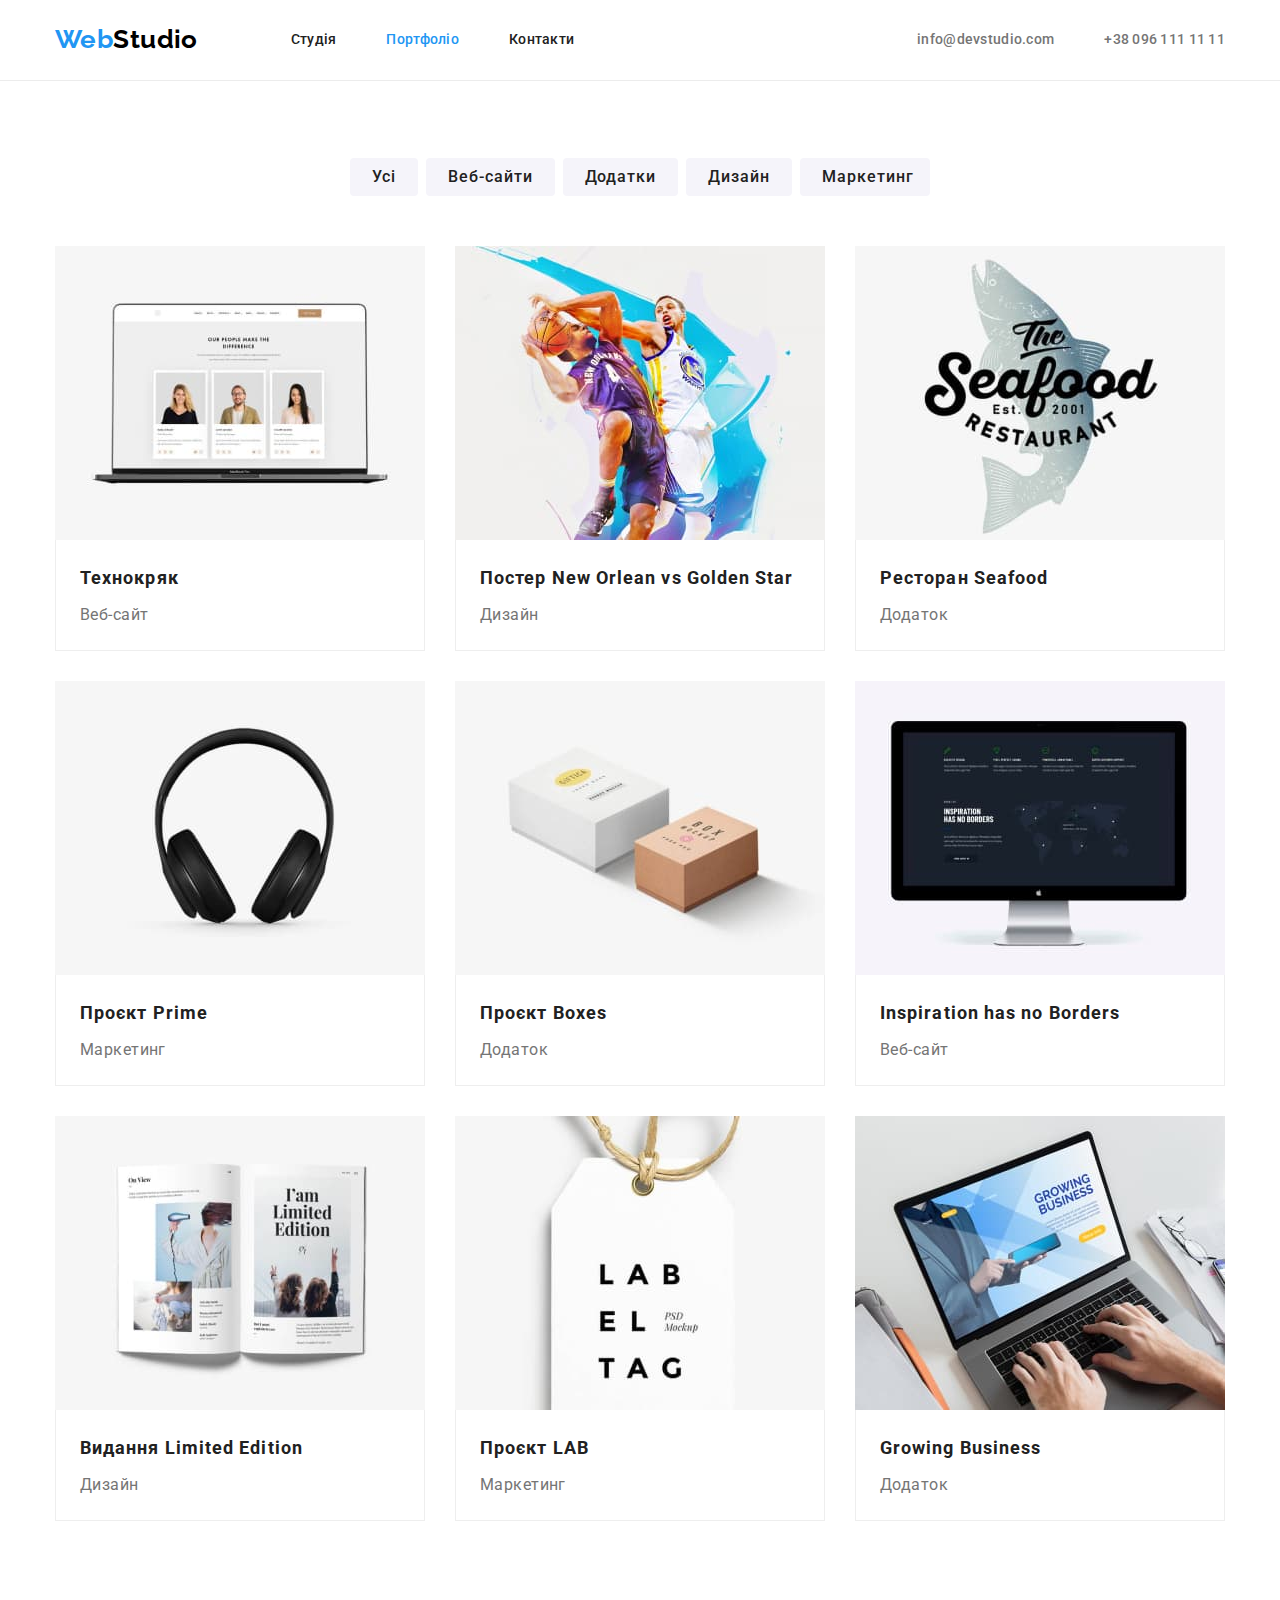
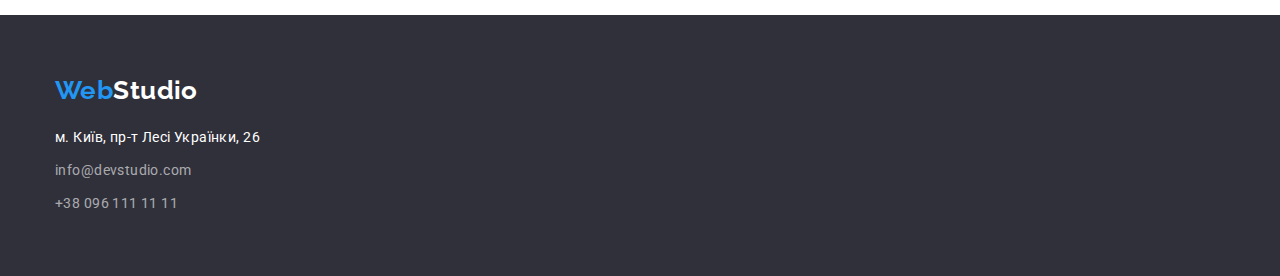
==== commit 6f237259: "Вносит корректировки после комментариев ментора." ====
--- a/portfolio.html
+++ b/portfolio.html
@@ -50,15 +50,25 @@
         <div class="container">
           <h1 class="visually-hidden">Портфоліо</h1>
           <ul class="list buttons-menu">
-            <li class="item"><button type="button" class="button">Усі</button></li>
-            <li class="item"><button type="button" class="button">Веб-сайти</button></li>
-            <li class="item"><button type="button" class="button">Додатки</button></li>
-            <li class="item"><button type="button" class="button">Дизайн</button></li>
-            <li class="item"><button type="button" class="button">Маркетинг</button></li>
-          </ul>
-          </div>
-        <!--Виконані роботи-->
-        <div class="container">
+            <li class="item">
+              <button type="button" class="button">Усі</button>
+            </li>
+            <li class="item">
+              <button type="button" class="button">Веб-сайти</button>
+            </li>
+            <li class="item">
+              <button type="button" class="button">Додатки</button>
+            </li>
+            <li class="item">
+              <button type="button" class="button">Дизайн</button>
+            </li>
+            <li class="item">
+              <button type="button" class="button">Маркетинг</button>
+            </li>
+          </ul>
+
+          <!--Виконані роботи-->
+
           <ul class="list work-list">
             <li class="item">
               <a href="" class="link-portfolio"
@@ -68,9 +78,10 @@
                   width="370"
                 />
                 <div class="bottom">
-                <h2 class="title">Технокряк</h2>
-                <p class="text">Веб-сайт</p></a
-              ></div>
+                  <h2 class="title">Технокряк</h2>
+                  <p class="text">Веб-сайт</p>
+                </div></a
+              >
             </li>
             <li class="item">
               <a href="" class="link-portfolio"
@@ -80,9 +91,10 @@
                   width="370"
                 />
                 <div class="bottom">
-                <h2 class="title">Постер New Orlean vs Golden Star</h2>
-                <p class="text">Дизайн</p></a
-              ></div>
+                  <h2 class="title">Постер New Orlean vs Golden Star</h2>
+                  <p class="text">Дизайн</p>
+                </div></a
+              >
             </li>
             <li class="item">
               <a href="" class="link-portfolio">
@@ -92,9 +104,10 @@
                   width="370"
                 />
                 <div class="bottom">
-                <h2 class="title">Ресторан Seafood</h2>
-                <p class="text">Додаток</p></a
-              ></div>
+                  <h2 class="title">Ресторан Seafood</h2>
+                  <p class="text">Додаток</p>
+                </div></a
+              >
             </li>
             <li class="item">
               <a href="" class="link-portfolio"
@@ -104,9 +117,10 @@
                   width="370"
                 />
                 <div class="bottom">
-                <h2 class="title">Проєкт Prime</h2>
-                <p class="text">Маркетинг</p></a
-              ></div>
+                  <h2 class="title">Проєкт Prime</h2>
+                  <p class="text">Маркетинг</p>
+                </div></a
+              >
             </li>
             <li class="item">
               <a href="" class="link-portfolio">
@@ -116,9 +130,10 @@
                   width="370"
                 />
                 <div class="bottom">
-                <h2 class="title">Проєкт Boxes</h2>
-                <p class="text">Додаток</p></a
-              ></div>
+                  <h2 class="title">Проєкт Boxes</h2>
+                  <p class="text">Додаток</p>
+                </div></a
+              >
             </li>
             <li class="item">
               <a href="" class="link-portfolio">
@@ -128,9 +143,10 @@
                   width="370"
                 />
                 <div class="bottom">
-                <h2 class="title">Inspiration has no Borders</h2>
-                <p class="text">Веб-сайт</p></a
-              ></div>
+                  <h2 class="title">Inspiration has no Borders</h2>
+                  <p class="text">Веб-сайт</p>
+                </div></a
+              >
             </li>
             <li class="item">
               <a href="" class="link-portfolio">
@@ -140,9 +156,10 @@
                   width="370"
                 />
                 <div class="bottom">
-                <h2 class="title">Видання Limited Edition</h2>
-                <p class="text">Дизайн</p></a
-              ></div>
+                  <h2 class="title">Видання Limited Edition</h2>
+                  <p class="text">Дизайн</p>
+                </div></a
+              >
             </li>
             <li class="item">
               <a href="" class="link-portfolio"
@@ -152,9 +169,10 @@
                   width="370"
                 />
                 <div class="bottom">
-                <h2 class="title">Проєкт LAB</h2>
-                <p class="text">Маркетинг</p></a
-              ></div>
+                  <h2 class="title">Проєкт LAB</h2>
+                  <p class="text">Маркетинг</p>
+                </div></a
+              >
             </li>
             <li class="item">
               <a href="" class="link-portfolio"
@@ -164,9 +182,10 @@
                   width="370"
                 />
                 <div class="bottom">
-                <h2 class="title">Growing Business</h2>
-                <p class="text">Додаток</p></a
-              ></div>
+                  <h2 class="title">Growing Business</h2>
+                  <p class="text">Додаток</p>
+                </div></a
+              >
             </li>
           </ul>
         </div>
@@ -179,7 +198,7 @@
           <span class="logo-color">Web</span>Studio</a
         >
         <address>
-              <ul class="list address-list">
+          <ul class="list address-list">
             <li class="item">
               <a
                 href="https://goo.gl/maps/dEdwiiQ2Z6k7qwLy8"
--- a/CSS/index.css
+++ b/CSS/index.css
@@ -53,13 +53,13 @@
 }
 /* Шапка сайту */
 /* .page-header {
- 
+  border-bottom: 1px solid #ECECEC;
 } */
 
+header {border-bottom: 1px solid #ECECEC;}
 .main-nav {
   display: flex;
   align-items: center;
-  border-bottom: 1px solid #ECECEC;
 
   background-color: var(--color-white-text-bg);
    
@@ -67,6 +67,8 @@
 
 .logo-header {
   margin-right: 93px;
+  padding-top: 24px;
+  padding-bottom: 25px;
 
   color: var(--color-text-logo);
   font-family: "Raleway", sans-serif;
@@ -133,8 +135,14 @@
 
 /* Герой */
 .hero {
+  padding-top: 200px;
+  padding-bottom: 200px;
+
   background-color: var(--color-bg);
-    text-align: center;
+    
+}
+.hero-information {
+  text-align: center;
 }
 
 .hero-title {
@@ -152,7 +160,6 @@
 }
 .button {
   border-radius: 4px;
-  padding: 10px 32px;
   min-width: 216px;
   color: var(--color-white-text-bg);
   background-color: var(--accent-color);
@@ -165,7 +172,18 @@
   font-family: inherit;
   cursor: pointer;
 }
-
+.hero .button:hover,
+.hero .button:focus {
+  background-color: #188CE8;
+}
+
+.hero .button{
+  display: inline-flex;
+  justify-content: center;
+  align-items: center;
+
+  min-height: 50px;
+}
 /* Загальне для секцій */
 
 .section-title {
@@ -244,6 +262,10 @@
 .team .item {
   width: 270px;
   margin-right: 30px;
+  border-radius: 0px 0px 4px 4px;
+  box-shadow: 0px 1px 3px rgba(0, 0, 0, 0.12), 0px 1px 1px rgba(0, 0, 0, 0.14), 0px 2px 1px rgba(0, 0, 0, 0.2);
+
+  background-color: var(--color-white-text-bg);
 }
 .team .item:nth-child(4n) {
   margin-right: 0;
